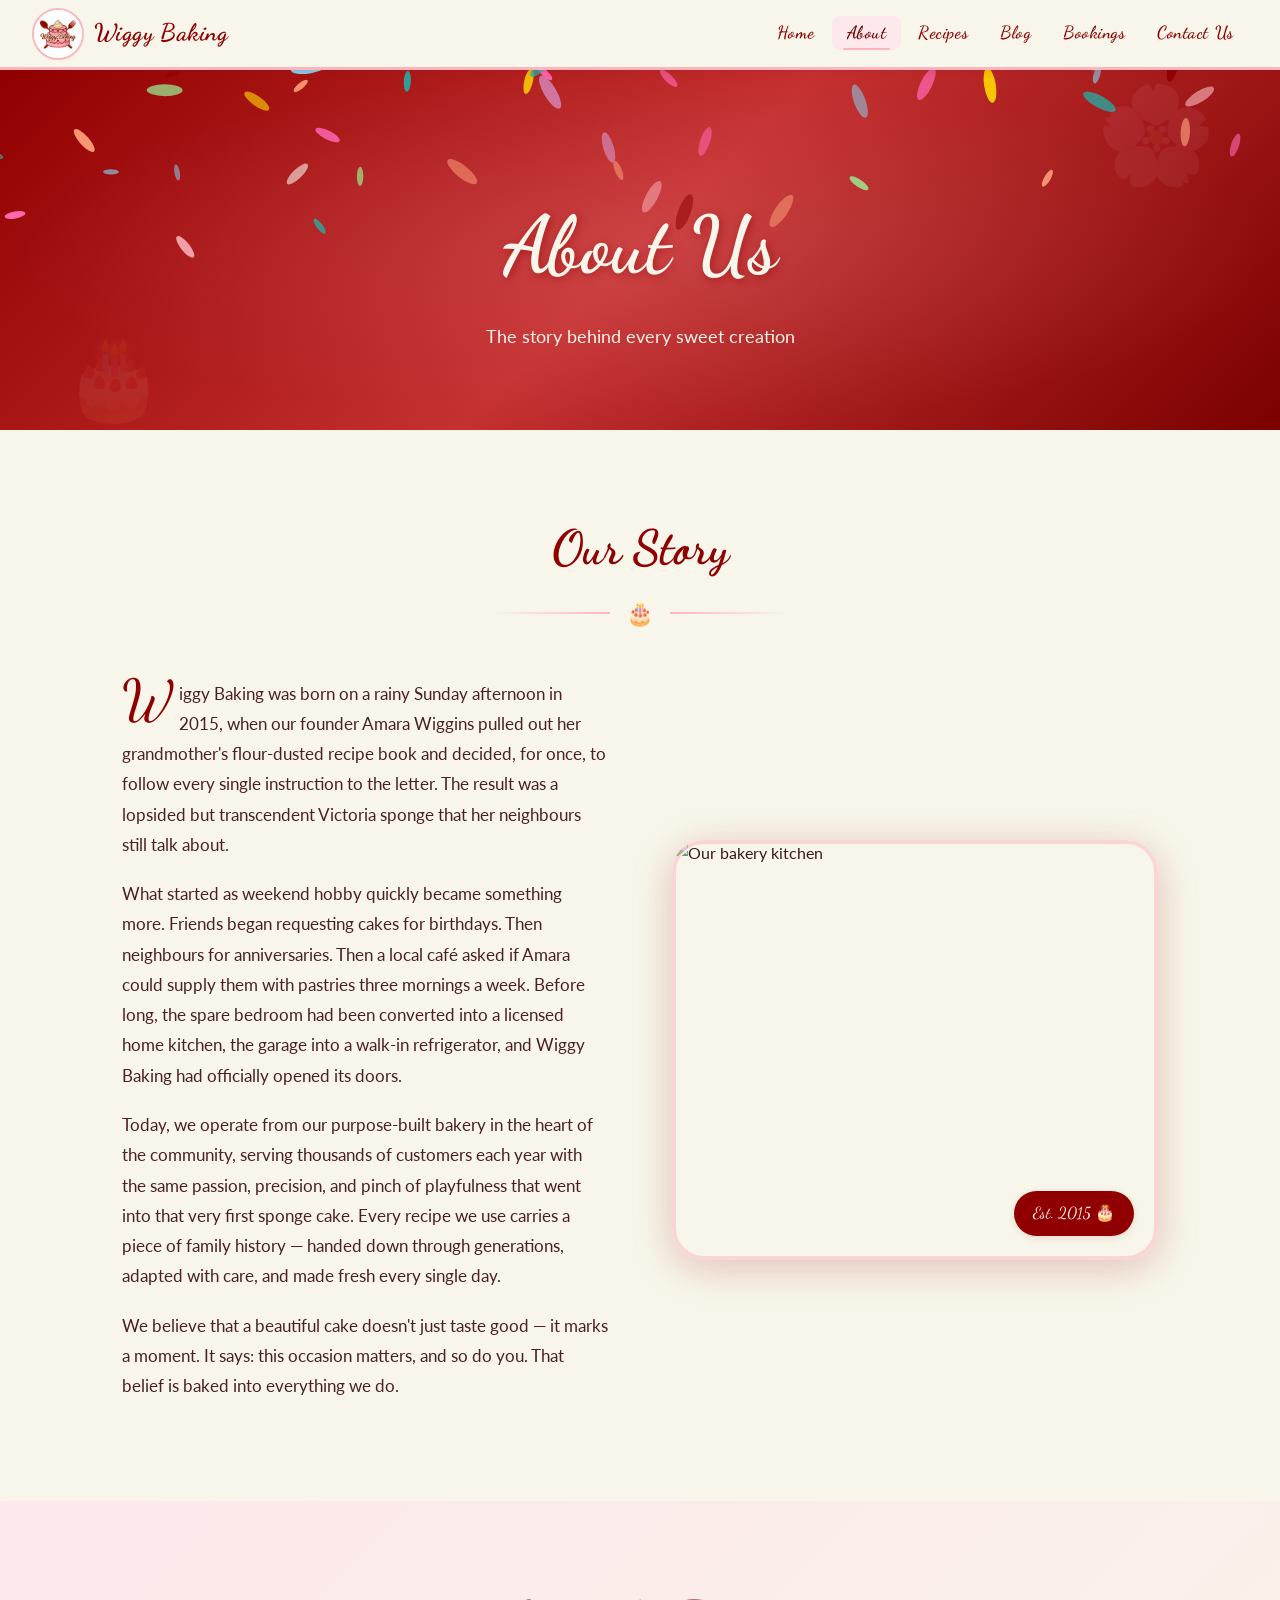
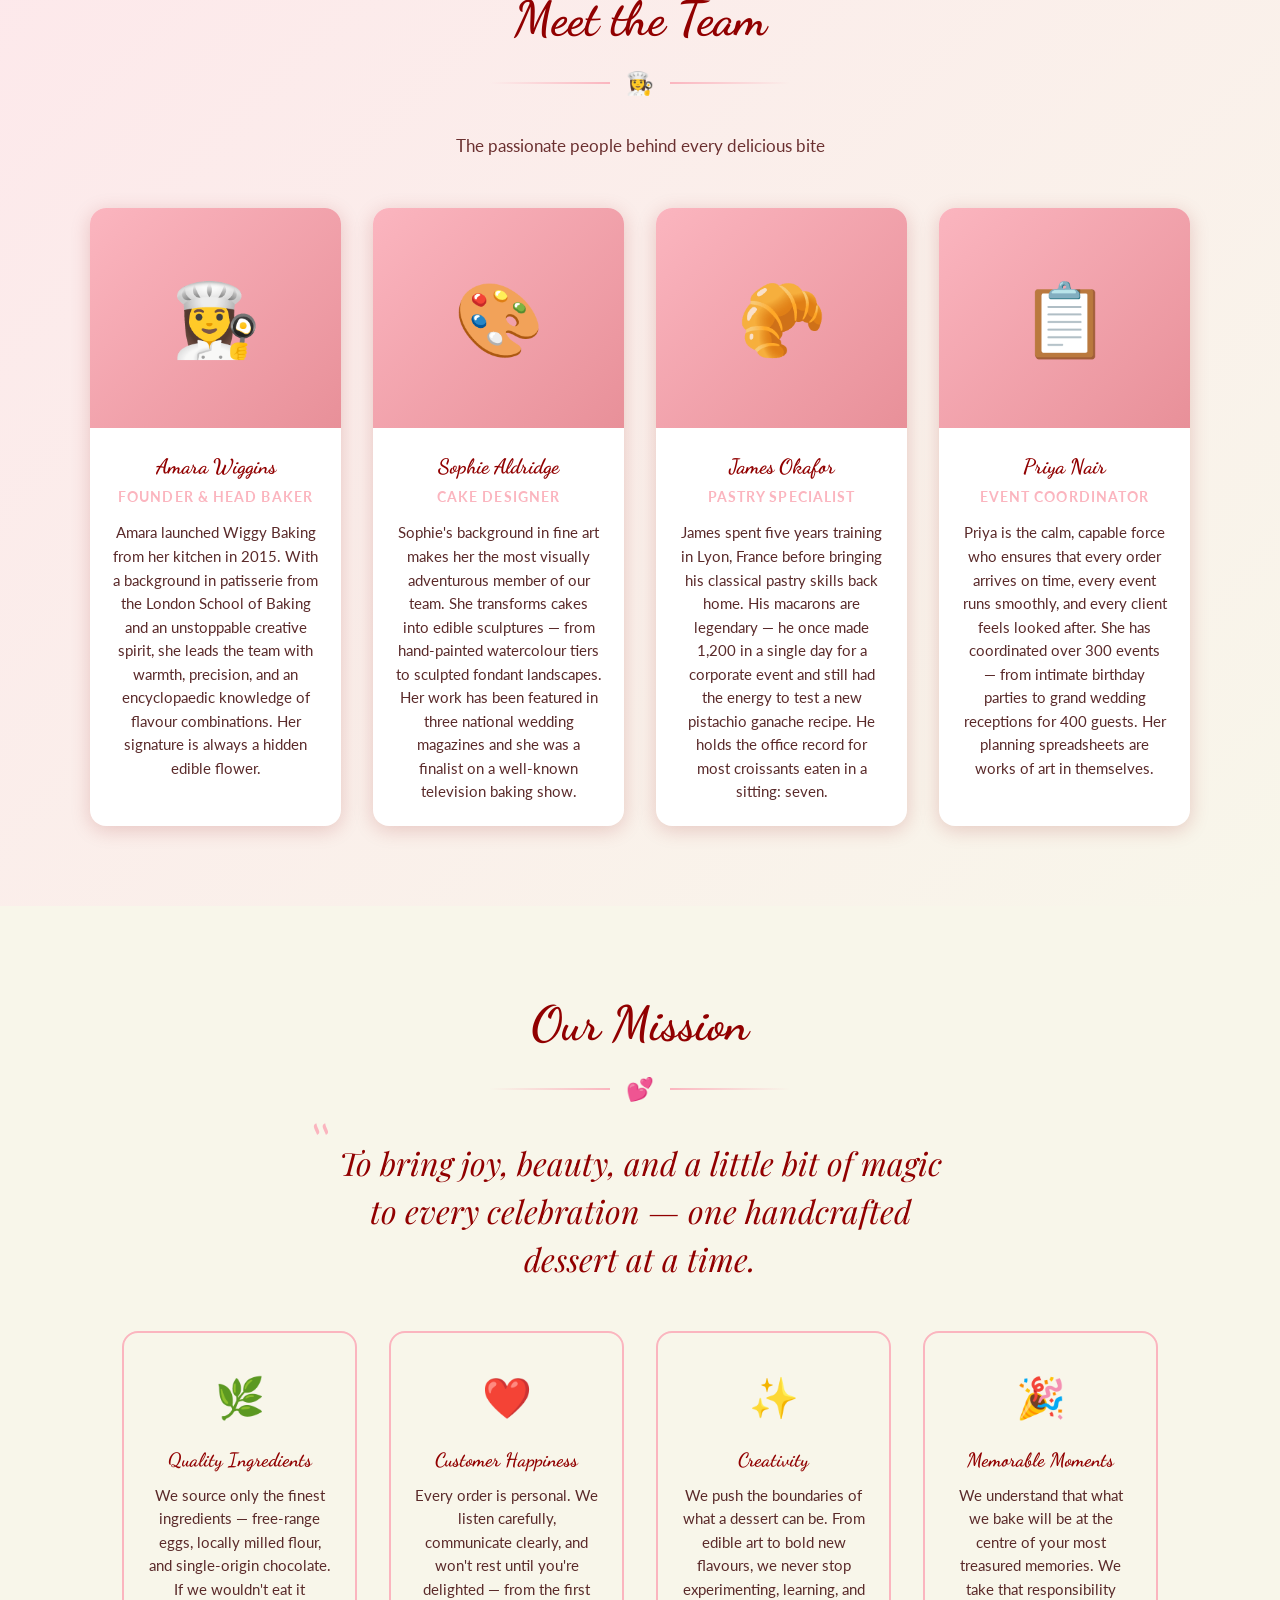
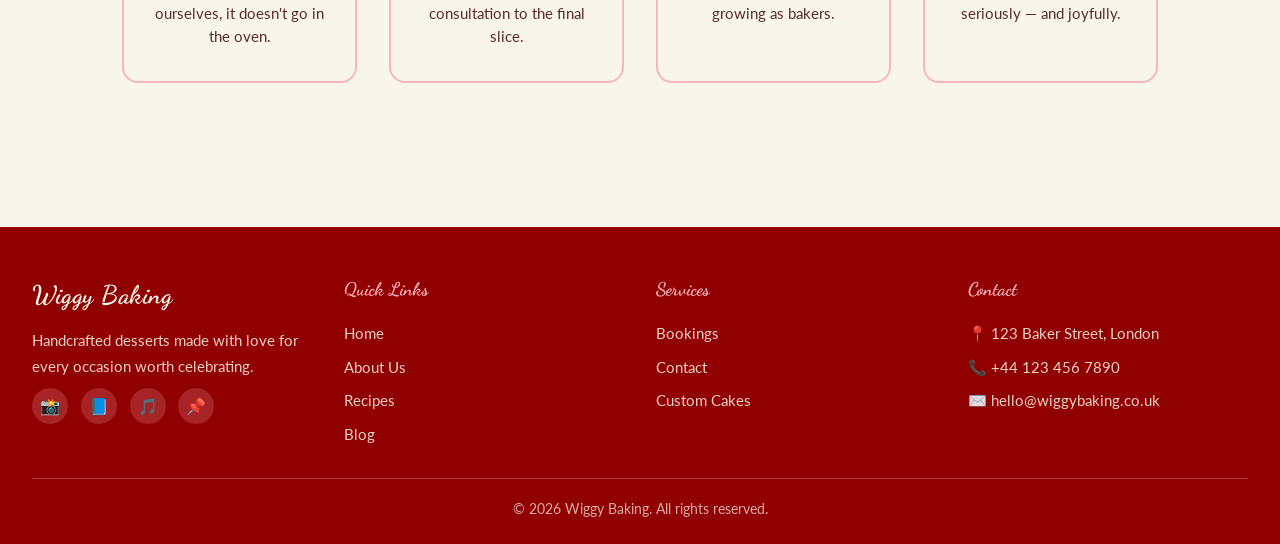
==== about.html @ d11685f6 "Initial commit Co-authored-by: Copilot <223556219+Copilot@users.noreply.github.com>" ====
<!DOCTYPE html>
<html lang="en">
<head>
  <meta charset="UTF-8">
  <meta name="viewport" content="width=device-width, initial-scale=1.0">
  <title>About Us — Wiggy Baking</title>
  <meta name="description" content="Learn about Wiggy Baking's story, our passionate team, and our mission to bring joy through handcrafted desserts.">
  <link rel="stylesheet" href="css/main.css">
  <link rel="stylesheet" href="css/about.css">
</head>
<body>

<canvas id="sprinkle-canvas"></canvas>

<!-- NAV -->
<nav class="navbar" role="navigation" aria-label="Main navigation">
  <div class="nav-container">
    <a href="index.html" class="nav-logo" aria-label="Wiggy Baking Home">
      <img src="assets/logo.jpg" alt="Wiggy Baking Logo">
      <span class="nav-logo-text">Wiggy Baking</span>
    </a>
    <ul class="nav-links" role="list">
      <li><a href="index.html">Home</a></li>
      <li><a href="about.html">About</a></li>
      <li><a href="recipes.html">Recipes</a></li>
      <li><a href="blog.html">Blog</a></li>
      <li><a href="bookings.html">Bookings</a></li>
      <li><a href="contact.html">Contact Us</a></li>
    </ul>
    <button class="nav-hamburger" id="nav-hamburger" aria-label="Open menu"><span></span><span></span><span></span></button>
  </div>
</nav>
<nav class="nav-mobile" id="nav-mobile">
  <a href="index.html">Home</a><a href="about.html">About</a><a href="recipes.html">Recipes</a>
  <a href="blog.html">Blog</a><a href="bookings.html">Bookings</a><a href="contact.html">Contact Us</a>
</nav>

<!-- HERO -->
<header class="page-hero" aria-label="About us hero">
  <div class="page-hero-bg"></div>
  <h1 class="page-hero-title reveal">About Us</h1>
  <p class="page-hero-subtitle reveal reveal-delay-1">The story behind every sweet creation</p>
</header>

<!-- OUR STORY -->
<section class="story-section" aria-label="Our story">
  <h2 class="section-title reveal">Our Story</h2>
  <div class="section-divider reveal reveal-delay-1"><span>🎂</span></div>
  <div class="story-grid">
    <div class="story-text reveal-left">
      <p>Wiggy Baking was born on a rainy Sunday afternoon in 2015, when our founder Amara Wiggins pulled out her grandmother's flour-dusted recipe book and decided, for once, to follow every single instruction to the letter. The result was a lopsided but transcendent Victoria sponge that her neighbours still talk about.</p>
      <p>What started as weekend hobby quickly became something more. Friends began requesting cakes for birthdays. Then neighbours for anniversaries. Then a local café asked if Amara could supply them with pastries three mornings a week. Before long, the spare bedroom had been converted into a licensed home kitchen, the garage into a walk-in refrigerator, and Wiggy Baking had officially opened its doors.</p>
      <p>Today, we operate from our purpose-built bakery in the heart of the community, serving thousands of customers each year with the same passion, precision, and pinch of playfulness that went into that very first sponge cake. Every recipe we use carries a piece of family history — handed down through generations, adapted with care, and made fresh every single day.</p>
      <p>We believe that a beautiful cake doesn't just taste good — it marks a moment. It says: this occasion matters, and so do you. That belief is baked into everything we do.</p>
    </div>
    <div class="story-image reveal-right">
      <img src="https://images.unsplash.com/photo-1556909114-f6e7ad7d3136?w=700&q=80" alt="Our bakery kitchen">
      <span class="story-badge">Est. 2015 🎂</span>
    </div>
  </div>
</section>

<!-- MEET THE TEAM -->
<section class="team-section" aria-label="Meet the team">
  <h2 class="section-title reveal">Meet the Team</h2>
  <div class="section-divider reveal reveal-delay-1"><span>👩‍🍳</span></div>
  <p class="section-subtitle reveal reveal-delay-2">The passionate people behind every delicious bite</p>
  <div class="team-grid">

    <article class="team-card reveal reveal-delay-1">
      <div class="team-card-photo-placeholder">👩‍🍳</div>
      <div class="team-card-body">
        <h3 class="team-card-name">Amara Wiggins</h3>
        <p class="team-card-role">Founder & Head Baker</p>
        <p class="team-card-bio">Amara launched Wiggy Baking from her kitchen in 2015. With a background in patisserie from the London School of Baking and an unstoppable creative spirit, she leads the team with warmth, precision, and an encyclopaedic knowledge of flavour combinations. Her signature is always a hidden edible flower.</p>
      </div>
    </article>

    <article class="team-card reveal reveal-delay-2">
      <div class="team-card-photo-placeholder">🎨</div>
      <div class="team-card-body">
        <h3 class="team-card-name">Sophie Aldridge</h3>
        <p class="team-card-role">Cake Designer</p>
        <p class="team-card-bio">Sophie's background in fine art makes her the most visually adventurous member of our team. She transforms cakes into edible sculptures — from hand-painted watercolour tiers to sculpted fondant landscapes. Her work has been featured in three national wedding magazines and she was a finalist on a well-known television baking show.</p>
      </div>
    </article>

    <article class="team-card reveal reveal-delay-3">
      <div class="team-card-photo-placeholder">🥐</div>
      <div class="team-card-body">
        <h3 class="team-card-name">James Okafor</h3>
        <p class="team-card-role">Pastry Specialist</p>
        <p class="team-card-bio">James spent five years training in Lyon, France before bringing his classical pastry skills back home. His macarons are legendary — he once made 1,200 in a single day for a corporate event and still had the energy to test a new pistachio ganache recipe. He holds the office record for most croissants eaten in a sitting: seven.</p>
      </div>
    </article>

    <article class="team-card reveal reveal-delay-4">
      <div class="team-card-photo-placeholder">📋</div>
      <div class="team-card-body">
        <h3 class="team-card-name">Priya Nair</h3>
        <p class="team-card-role">Event Coordinator</p>
        <p class="team-card-bio">Priya is the calm, capable force who ensures that every order arrives on time, every event runs smoothly, and every client feels looked after. She has coordinated over 300 events — from intimate birthday parties to grand wedding receptions for 400 guests. Her planning spreadsheets are works of art in themselves.</p>
      </div>
    </article>

  </div>
</section>

<!-- MISSION -->
<section class="mission-section" aria-label="Our mission">
  <h2 class="section-title reveal">Our Mission</h2>
  <div class="section-divider reveal reveal-delay-1"><span>💕</span></div>
  <p class="mission-quote reveal reveal-delay-2">To bring joy, beauty, and a little bit of magic to every celebration — one handcrafted dessert at a time.</p>
  <div class="mission-pillars">
    <div class="pillar-card reveal reveal-delay-1">
      <div class="pillar-icon">🌿</div>
      <h3 class="pillar-title">Quality Ingredients</h3>
      <p class="pillar-text">We source only the finest ingredients — free-range eggs, locally milled flour, and single-origin chocolate. If we wouldn't eat it ourselves, it doesn't go in the oven.</p>
    </div>
    <div class="pillar-card reveal reveal-delay-2">
      <div class="pillar-icon">❤️</div>
      <h3 class="pillar-title">Customer Happiness</h3>
      <p class="pillar-text">Every order is personal. We listen carefully, communicate clearly, and won't rest until you're delighted — from the first consultation to the final slice.</p>
    </div>
    <div class="pillar-card reveal reveal-delay-3">
      <div class="pillar-icon">✨</div>
      <h3 class="pillar-title">Creativity</h3>
      <p class="pillar-text">We push the boundaries of what a dessert can be. From edible art to bold new flavours, we never stop experimenting, learning, and growing as bakers.</p>
    </div>
    <div class="pillar-card reveal reveal-delay-4">
      <div class="pillar-icon">🎉</div>
      <h3 class="pillar-title">Memorable Moments</h3>
      <p class="pillar-text">We understand that what we bake will be at the centre of your most treasured memories. We take that responsibility seriously — and joyfully.</p>
    </div>
  </div>
</section>

<!-- FOOTER -->
<footer>
  <div class="footer-inner">
    <div class="footer-brand">
      <span class="nav-logo-text">Wiggy Baking</span>
      <p>Handcrafted desserts made with love for every occasion worth celebrating.</p>
      <div class="footer-social">
        <a href="#" aria-label="Instagram">📸</a><a href="#" aria-label="Facebook">📘</a>
        <a href="#" aria-label="TikTok">🎵</a><a href="#" aria-label="Pinterest">📌</a>
      </div>
    </div>
    <div class="footer-col">
      <h4>Quick Links</h4>
      <ul><li><a href="index.html">Home</a></li><li><a href="about.html">About Us</a></li><li><a href="recipes.html">Recipes</a></li><li><a href="blog.html">Blog</a></li></ul>
    </div>
    <div class="footer-col">
      <h4>Services</h4>
      <ul><li><a href="bookings.html">Bookings</a></li><li><a href="contact.html">Contact</a></li><li><a href="#">Custom Cakes</a></li></ul>
    </div>
    <div class="footer-col">
      <h4>Contact</h4>
      <ul>
        <li><a href="#">📍 123 Baker Street, London</a></li>
        <li><a href="tel:+441234567890">📞 +44 123 456 7890</a></li>
        <li><a href="mailto:hello@wiggybaking.co.uk">✉️ hello@wiggybaking.co.uk</a></li>
      </ul>
    </div>
  </div>
  <div class="footer-bottom"><p>© <span id="footer-year"></span> Wiggy Baking. All rights reserved.</p></div>
</footer>

<script src="js/main.js"></script>
</body>
</html>
---- css/main.css ----
/* ===========================
   WIGGY BAKING — MAIN CSS
   Design tokens, typography, nav, footer, shared utilities
=========================== */

@import url('https://fonts.googleapis.com/css2?family=Pacifico&family=Dancing+Script:wght@400;600;700&family=Lato:wght@300;400;700&family=Playfair+Display:ital,wght@0,400;0,700;1,400&display=swap');

/* ─── CSS CUSTOM PROPERTIES ─── */
:root {
  --pink:   #FBB5BF;
  --red:    #910000;
  --cream:  #F8F6EA;
  --pink-light: #fde8eb;
  --red-dark:   #6b0000;
  --cream-dark: #e8e4d0;

  --font-cursive: 'Dancing Script', cursive;
  --font-brand:   'Pacifico', cursive;
  --font-body:    'Lato', sans-serif;
  --font-display: 'Playfair Display', serif;

  --nav-height: 70px;
  --shadow-sm: 0 2px 8px rgba(145,0,0,0.12);
  --shadow-md: 0 4px 20px rgba(145,0,0,0.18);
  --shadow-lg: 0 8px 40px rgba(145,0,0,0.22);
  --radius-sm: 8px;
  --radius-md: 16px;
  --radius-lg: 32px;
  --transition: 0.3s cubic-bezier(0.4, 0, 0.2, 1);
}

/* ─── RESET & BASE ─── */
*, *::before, *::after { box-sizing: border-box; margin: 0; padding: 0; }

html {
  scroll-behavior: smooth;
  font-size: 16px;
}

body {
  font-family: var(--font-body);
  background: var(--cream);
  color: #3a1a1a;
  overflow-x: hidden;
  line-height: 1.6;
}

img { max-width: 100%; height: auto; display: block; }
a { text-decoration: none; color: inherit; }
button { cursor: pointer; border: none; background: none; font-family: inherit; }
ul { list-style: none; }

/* ─── SPRINKLE CANVAS ─── */
#sprinkle-canvas {
  position: fixed;
  top: 0;
  left: 0;
  width: 100%;
  height: 100%;
  pointer-events: none;
  z-index: 1;
  opacity: 0;
  transition: opacity 0.8s ease;
}
#sprinkle-canvas.active { opacity: 1; }

/* ─── NAVIGATION ─── */
.navbar {
  position: sticky;
  top: 0;
  z-index: 1000;
  background: var(--cream);
  border-bottom: 3px solid var(--pink);
  box-shadow: var(--shadow-sm);
  height: var(--nav-height);
  display: flex;
  align-items: center;
}

.nav-container {
  max-width: 1280px;
  width: 100%;
  margin: 0 auto;
  padding: 0 2rem;
  display: flex;
  align-items: center;
  justify-content: space-between;
  gap: 1rem;
}

.nav-logo {
  display: flex;
  align-items: center;
  gap: 0.6rem;
  text-decoration: none;
}
.nav-logo img {
  height: 52px;
  width: 52px;
  object-fit: contain;
  border-radius: 50%;
  border: 2px solid var(--pink);
}
.nav-logo-text {
  font-family: var(--font-cursive);
  font-size: 1.5rem;
  font-weight: 700;
  color: var(--red);
  letter-spacing: 0.02em;
}

.nav-links {
  display: flex;
  align-items: center;
  gap: 0.2rem;
}

.nav-links a {
  font-family: var(--font-cursive);
  font-size: 1.1rem;
  font-weight: 600;
  color: var(--red);
  padding: 0.4rem 0.9rem;
  border-radius: var(--radius-sm);
  position: relative;
  transition: var(--transition);
  letter-spacing: 0.03em;
}

.nav-links a::after {
  content: '';
  position: absolute;
  bottom: 0;
  left: 50%;
  transform: translateX(-50%) scaleX(0);
  width: 70%;
  height: 2px;
  background: var(--pink);
  border-radius: 99px;
  transition: transform var(--transition);
}

.nav-links a:hover,
.nav-links a.active {
  color: var(--red-dark);
  background: var(--pink-light);
}
.nav-links a:hover::after,
.nav-links a.active::after {
  transform: translateX(-50%) scaleX(1);
}

/* Hamburger */
.nav-hamburger {
  display: none;
  flex-direction: column;
  gap: 5px;
  padding: 8px;
  border-radius: var(--radius-sm);
  transition: var(--transition);
}
.nav-hamburger span {
  display: block;
  width: 26px;
  height: 3px;
  background: var(--red);
  border-radius: 99px;
  transition: var(--transition);
}
.nav-hamburger.open span:nth-child(1) { transform: translateY(8px) rotate(45deg); }
.nav-hamburger.open span:nth-child(2) { opacity: 0; transform: scaleX(0); }
.nav-hamburger.open span:nth-child(3) { transform: translateY(-8px) rotate(-45deg); }

/* Mobile nav */
.nav-mobile {
  display: none;
  position: fixed;
  top: var(--nav-height);
  left: 0;
  width: 100%;
  background: var(--cream);
  border-bottom: 3px solid var(--pink);
  padding: 1rem 2rem 1.5rem;
  box-shadow: var(--shadow-md);
  z-index: 999;
  transform: translateY(-10px);
  opacity: 0;
  transition: opacity 0.3s ease, transform 0.3s ease;
  pointer-events: none;
}
.nav-mobile.open {
  display: flex;
  flex-direction: column;
  gap: 0.3rem;
  opacity: 1;
  transform: translateY(0);
  pointer-events: all;
}
.nav-mobile a {
  font-family: var(--font-cursive);
  font-size: 1.3rem;
  font-weight: 700;
  color: var(--red);
  padding: 0.7rem 1rem;
  border-radius: var(--radius-sm);
  transition: var(--transition);
}
.nav-mobile a:hover { background: var(--pink-light); }

/* ─── FOOTER ─── */
footer {
  background: var(--red);
  color: var(--cream);
  padding: 3rem 2rem 1.5rem;
  margin-top: 4rem;
}
.footer-inner {
  max-width: 1280px;
  margin: 0 auto;
  display: grid;
  grid-template-columns: repeat(auto-fit, minmax(200px, 1fr));
  gap: 2rem;
  padding-bottom: 2rem;
  border-bottom: 1px solid rgba(251,181,191,0.3);
}
.footer-brand .nav-logo-text { color: var(--cream); font-size: 1.6rem; }
.footer-brand p { margin-top: 0.8rem; font-size: 0.95rem; opacity: 0.85; line-height: 1.7; }
.footer-col h4 {
  font-family: var(--font-cursive);
  font-size: 1.15rem;
  color: var(--pink);
  margin-bottom: 1rem;
}
.footer-col ul { display: flex; flex-direction: column; gap: 0.5rem; }
.footer-col ul a { font-size: 0.95rem; opacity: 0.85; transition: var(--transition); }
.footer-col ul a:hover { opacity: 1; color: var(--pink); }
.footer-social { display: flex; gap: 0.8rem; margin-top: 0.5rem; }
.footer-social a {
  width: 36px; height: 36px;
  border-radius: 50%;
  background: rgba(251,181,191,0.2);
  display: flex; align-items: center; justify-content: center;
  font-size: 1rem;
  transition: var(--transition);
}
.footer-social a:hover { background: var(--pink); color: var(--red); }
.footer-bottom {
  max-width: 1280px;
  margin: 1.2rem auto 0;
  text-align: center;
  font-size: 0.85rem;
  opacity: 0.7;
}

/* ─── SHARED SECTION UTILITIES ─── */
.section-title {
  font-family: var(--font-cursive);
  font-size: clamp(2rem, 5vw, 3rem);
  color: var(--red);
  text-align: center;
  margin-bottom: 0.5rem;
}
.section-subtitle {
  text-align: center;
  color: #6b3030;
  font-size: 1.05rem;
  margin-bottom: 2.5rem;
}
.section-divider {
  display: flex;
  align-items: center;
  justify-content: center;
  gap: 1rem;
  margin-bottom: 2rem;
}
.section-divider::before,
.section-divider::after {
  content: '';
  flex: 1;
  max-width: 120px;
  height: 2px;
  background: linear-gradient(to right, transparent, var(--pink));
}
.section-divider::after { background: linear-gradient(to left, transparent, var(--pink)); }
.section-divider span { font-size: 1.4rem; }

/* ─── FADE-IN ANIMATION ─── */
.reveal {
  opacity: 0;
  transform: translateY(30px);
  transition: opacity 0.7s ease, transform 0.7s ease;
}
.reveal.visible {
  opacity: 1;
  transform: translateY(0);
}
.reveal-left {
  opacity: 0;
  transform: translateX(-40px);
  transition: opacity 0.7s ease, transform 0.7s ease;
}
.reveal-left.visible {
  opacity: 1;
  transform: translateX(0);
}
.reveal-right {
  opacity: 0;
  transform: translateX(40px);
  transition: opacity 0.7s ease, transform 0.7s ease;
}
.reveal-right.visible {
  opacity: 1;
  transform: translateX(0);
}

/* Staggered reveal delays */
.reveal-delay-1 { transition-delay: 0.1s; }
.reveal-delay-2 { transition-delay: 0.2s; }
.reveal-delay-3 { transition-delay: 0.3s; }
.reveal-delay-4 { transition-delay: 0.4s; }

/* ─── BUTTON STYLES ─── */
.btn-primary {
  display: inline-flex;
  align-items: center;
  gap: 0.5rem;
  background: var(--red);
  color: var(--cream);
  font-family: var(--font-cursive);
  font-size: 1.05rem;
  font-weight: 700;
  padding: 0.75rem 2rem;
  border-radius: var(--radius-lg);
  border: 2px solid var(--red);
  transition: var(--transition);
  box-shadow: var(--shadow-sm);
}
.btn-primary:hover {
  background: transparent;
  color: var(--red);
  transform: translateY(-2px);
  box-shadow: var(--shadow-md);
}
.btn-secondary {
  display: inline-flex;
  align-items: center;
  gap: 0.5rem;
  background: transparent;
  color: var(--red);
  font-family: var(--font-cursive);
  font-size: 1.05rem;
  font-weight: 700;
  padding: 0.75rem 2rem;
  border-radius: var(--radius-lg);
  border: 2px solid var(--pink);
  transition: var(--transition);
}
.btn-secondary:hover {
  background: var(--pink);
  color: var(--cream);
  transform: translateY(-2px);
}

/* ─── FLOATING ANIMATION ─── */
@keyframes float {
  0%, 100% { transform: translateY(0px); }
  50%       { transform: translateY(-12px); }
}
@keyframes float-slow {
  0%, 100% { transform: translateY(0px) rotate(0deg); }
  50%       { transform: translateY(-8px) rotate(3deg); }
}
@keyframes pulse-glow {
  0%, 100% { box-shadow: 0 0 0 0 rgba(251,181,191,0.4); }
  50%       { box-shadow: 0 0 0 12px rgba(251,181,191,0); }
}

/* ─── PAGE HERO SHARED ─── */
.page-hero {
  min-height: 40vh;
  display: flex;
  align-items: center;
  justify-content: center;
  flex-direction: column;
  text-align: center;
  padding: 5rem 2rem 3rem;
  position: relative;
  overflow: hidden;
}
.page-hero-title {
  font-family: var(--font-cursive);
  font-size: clamp(2.5rem, 7vw, 5rem);
  color: var(--cream);
  text-shadow: 2px 2px 8px rgba(145,0,0,0.5);
  z-index: 2;
}
.page-hero-subtitle {
  font-size: 1.15rem;
  color: var(--cream);
  opacity: 0.9;
  margin-top: 0.8rem;
  z-index: 2;
  max-width: 600px;
}
.page-hero-bg {
  position: absolute;
  inset: 0;
  background: linear-gradient(135deg, var(--red) 0%, #c53030 50%, #7b0000 100%);
  z-index: 0;
}
.page-hero-bg::after {
  content: '';
  position: absolute;
  inset: 0;
  background: radial-gradient(ellipse at center, rgba(251,181,191,0.15) 0%, transparent 70%);
}
/* Decorative dots */
.page-hero::before {
  content: '🌸';
  position: absolute;
  font-size: 6rem;
  opacity: 0.08;
  top: -1rem;
  right: 5%;
  z-index: 1;
}
.page-hero::after {
  content: '🎂';
  position: absolute;
  font-size: 5rem;
  opacity: 0.08;
  bottom: -0.5rem;
  left: 5%;
  z-index: 1;
}

/* ─── RESPONSIVE ─── */
@media (max-width: 768px) {
  .nav-links { display: none; }
  .nav-hamburger { display: flex; }
  .nav-container { padding: 0 1rem; }

  footer { padding: 2rem 1rem 1rem; }
  .footer-inner { grid-template-columns: 1fr 1fr; gap: 1.5rem; }
}

@media (max-width: 480px) {
  .footer-inner { grid-template-columns: 1fr; }
}
---- css/about.css ----
/* ===========================
   ABOUT PAGE CSS
=========================== */

/* ─── STORY ─── */
.story-section {
  padding: 5rem 2rem;
  max-width: 1100px;
  margin: 0 auto;
}
.story-grid {
  display: grid;
  grid-template-columns: 1fr 1fr;
  gap: 4rem;
  align-items: center;
  margin-top: 3rem;
}
.story-text p {
  margin-bottom: 1.2rem;
  font-size: 1.05rem;
  line-height: 1.8;
  color: #4a2020;
}
.story-text p:first-of-type::first-letter {
  font-family: var(--font-cursive);
  font-size: 3.5rem;
  float: left;
  line-height: 0.75;
  margin-right: 0.1em;
  color: var(--red);
}
.story-image {
  border-radius: var(--radius-lg);
  overflow: hidden;
  box-shadow: var(--shadow-lg);
  position: relative;
}
.story-image img {
  width: 100%;
  height: 420px;
  object-fit: cover;
}
.story-image::after {
  content: '';
  position: absolute;
  inset: 0;
  border-radius: var(--radius-lg);
  border: 4px solid var(--pink);
  opacity: 0.5;
  pointer-events: none;
}
.story-badge {
  position: absolute;
  bottom: 1.5rem;
  right: 1.5rem;
  background: var(--red);
  color: var(--cream);
  font-family: var(--font-cursive);
  font-size: 1rem;
  padding: 0.6rem 1.2rem;
  border-radius: var(--radius-lg);
  box-shadow: var(--shadow-sm);
}

/* ─── TEAM ─── */
.team-section {
  padding: 5rem 2rem;
  background: linear-gradient(135deg, var(--pink-light) 0%, var(--cream) 100%);
}
.team-grid {
  display: grid;
  grid-template-columns: repeat(auto-fit, minmax(230px, 1fr));
  gap: 2rem;
  max-width: 1100px;
  margin: 3rem auto 0;
}
.team-card {
  background: #fff;
  border-radius: var(--radius-md);
  overflow: hidden;
  box-shadow: var(--shadow-md);
  text-align: center;
  transition: var(--transition);
}
.team-card:hover {
  transform: translateY(-8px);
  box-shadow: var(--shadow-lg);
}
.team-card-photo {
  width: 100%;
  height: 220px;
  object-fit: cover;
  background: linear-gradient(135deg, var(--pink) 0%, var(--red) 100%);
}
.team-card-photo-placeholder {
  width: 100%;
  height: 220px;
  display: flex;
  align-items: center;
  justify-content: center;
  background: linear-gradient(135deg, var(--pink) 0%, #e89099 100%);
  font-size: 4.5rem;
}
.team-card-body {
  padding: 1.4rem;
}
.team-card-name {
  font-family: var(--font-cursive);
  font-size: 1.3rem;
  color: var(--red);
  margin-bottom: 0.2rem;
}
.team-card-role {
  font-size: 0.85rem;
  font-weight: 700;
  color: var(--pink);
  text-transform: uppercase;
  letter-spacing: 0.08em;
  margin-bottom: 0.8rem;
}
.team-card-bio { font-size: 0.92rem; color: #5a2a2a; line-height: 1.6; }

/* ─── VALUES / MISSION ─── */
.mission-section {
  padding: 5rem 2rem;
  max-width: 1100px;
  margin: 0 auto;
}
.mission-quote {
  font-family: var(--font-display);
  font-style: italic;
  font-size: clamp(1.3rem, 3vw, 2rem);
  color: var(--red);
  text-align: center;
  max-width: 700px;
  margin: 0 auto 3rem;
  line-height: 1.5;
  position: relative;
  padding: 0 2rem;
}
.mission-quote::before {
  content: '\201C';
  font-family: var(--font-cursive);
  font-size: 5rem;
  color: var(--pink);
  position: absolute;
  top: -1.5rem;
  left: 0;
  line-height: 1;
}
.mission-pillars {
  display: grid;
  grid-template-columns: repeat(auto-fit, minmax(220px, 1fr));
  gap: 2rem;
  margin-top: 2rem;
}
.pillar-card {
  background: var(--cream);
  border: 2px solid var(--pink);
  border-radius: var(--radius-md);
  padding: 2rem 1.5rem;
  text-align: center;
  transition: var(--transition);
}
.pillar-card:hover {
  background: var(--pink-light);
  transform: translateY(-4px);
  box-shadow: var(--shadow-md);
}
.pillar-icon { font-size: 2.5rem; margin-bottom: 1rem; }
.pillar-title {
  font-family: var(--font-cursive);
  font-size: 1.2rem;
  color: var(--red);
  margin-bottom: 0.5rem;
}
.pillar-text { font-size: 0.92rem; color: #5a2a2a; line-height: 1.6; }

/* ─── DECORATIVE ELEMENTS ─── */
.deco-sprinkle {
  position: absolute;
  font-size: 1.5rem;
  opacity: 0.15;
  pointer-events: none;
  animation: float-slow 5s ease-in-out infinite;
}

/* ─── RESPONSIVE ─── */
@media (max-width: 768px) {
  .story-grid { grid-template-columns: 1fr; gap: 2rem; }
  .story-image img { height: 280px; }
}
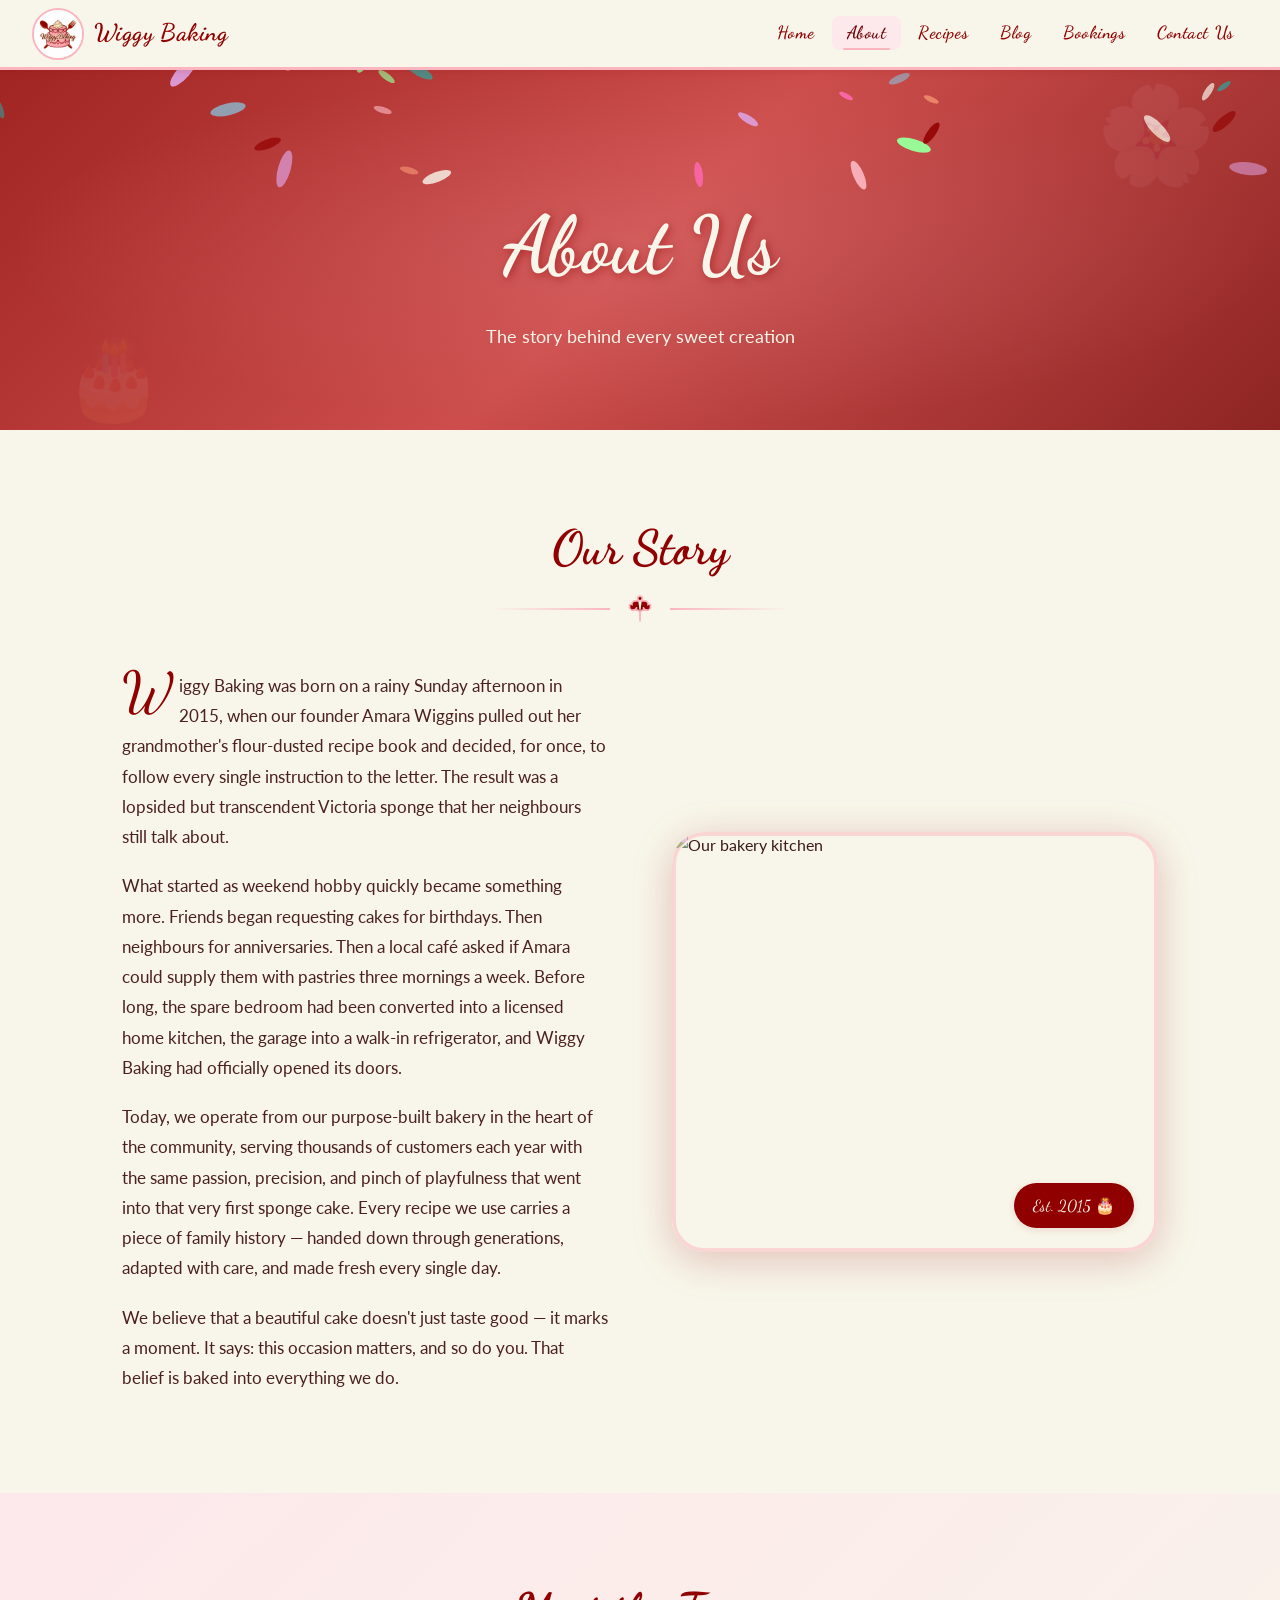
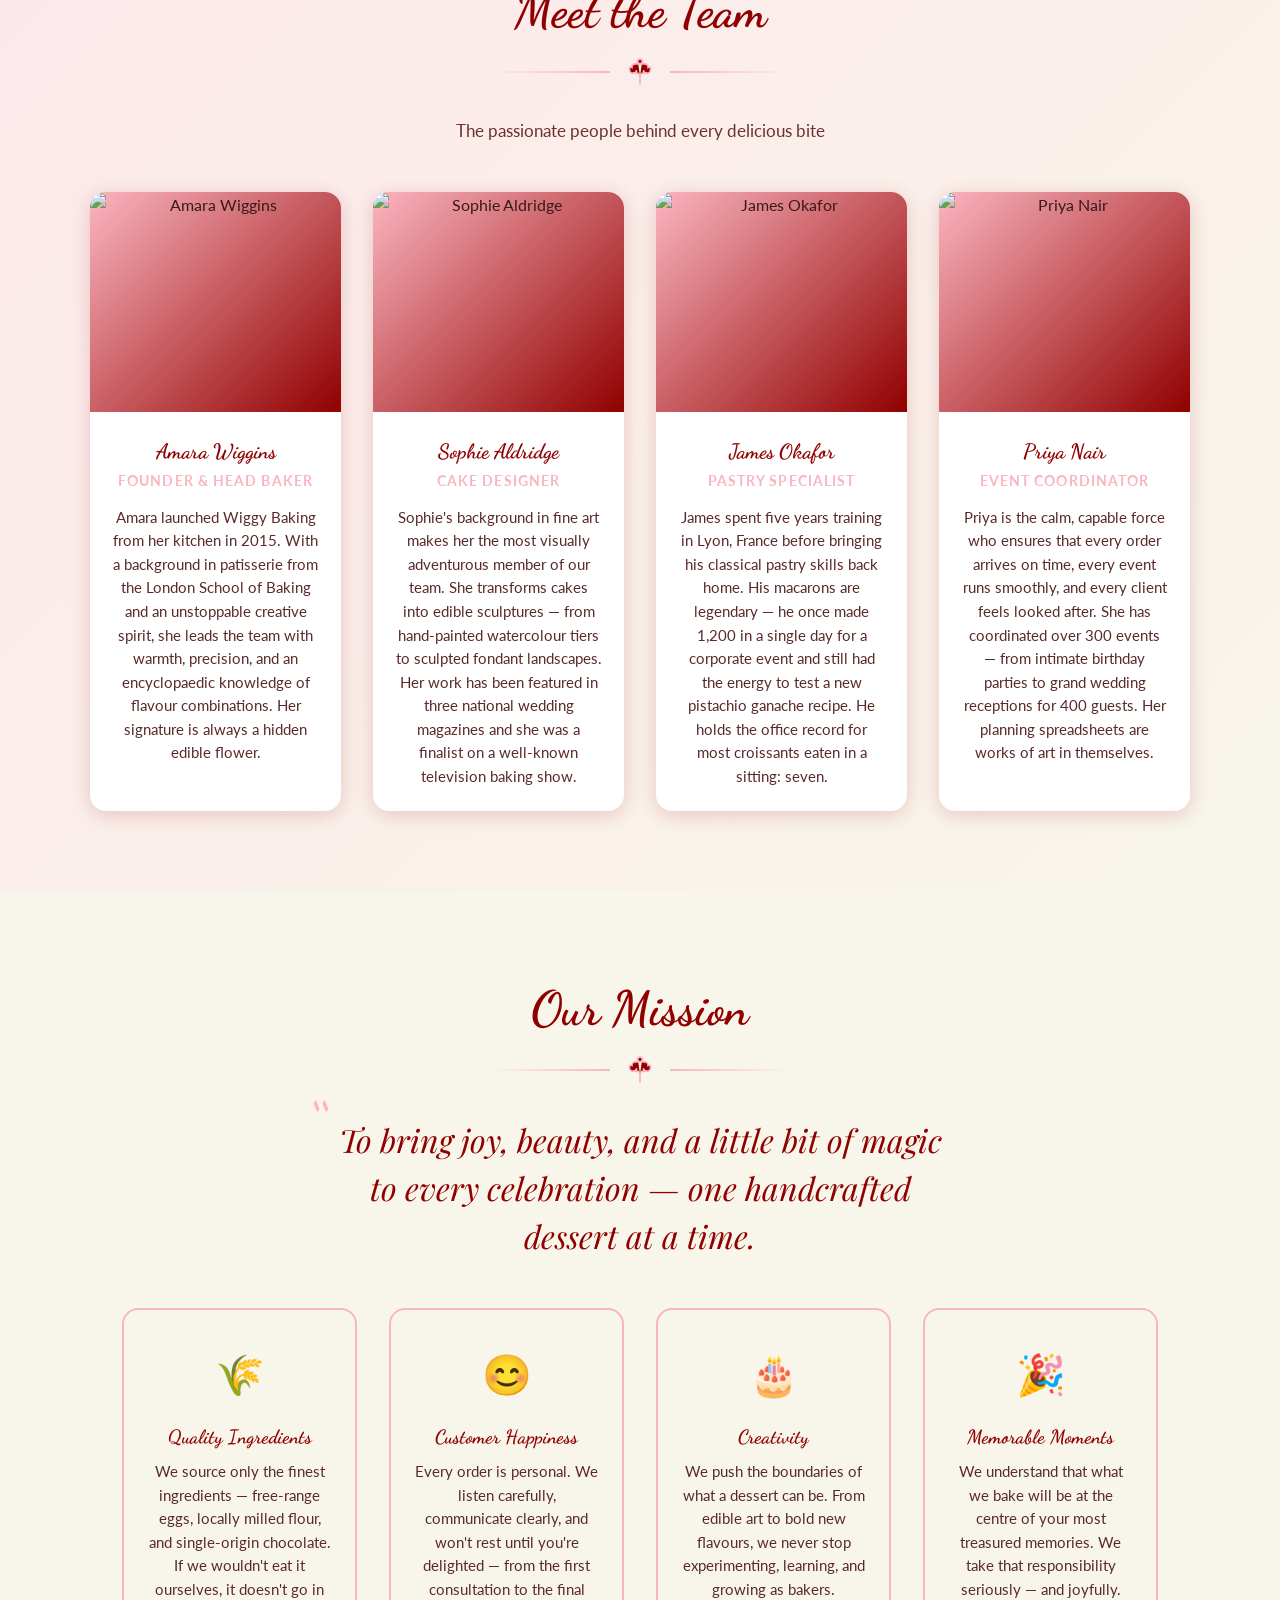
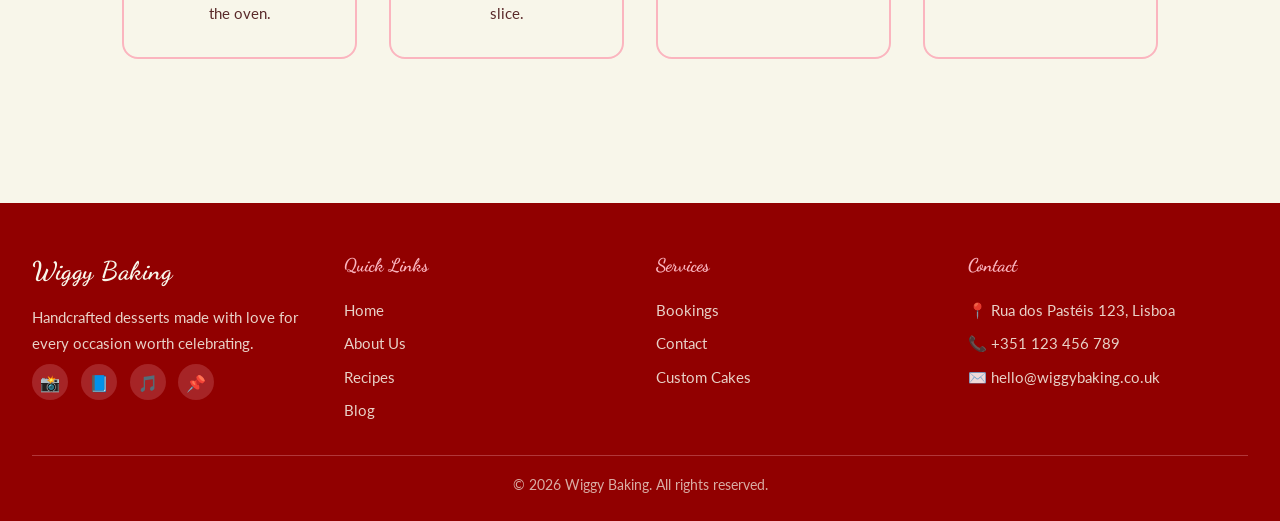
==== commit 6b493e79: "Update site pages Co-authored-by: Copilot <223556219+Copilot@users.noreply.github.com>" ====
--- a/about.html
+++ b/about.html
@@ -37,7 +37,7 @@
 
 <!-- HERO -->
 <header class="page-hero" aria-label="About us hero">
-  <div class="page-hero-bg"></div>
+  <div class="page-hero-bg" style="background: linear-gradient(135deg, rgba(145,0,0,0.85) 0%, rgba(197,48,48,0.85) 50%, rgba(123,0,0,0.85) 100%), url('https://images.unsplash.com/photo-1556206079-747a7e424d37?w=1200&q=80') center/cover;"></div>
   <h1 class="page-hero-title reveal">About Us</h1>
   <p class="page-hero-subtitle reveal reveal-delay-1">The story behind every sweet creation</p>
 </header>
@@ -68,7 +68,7 @@
   <div class="team-grid">
 
     <article class="team-card reveal reveal-delay-1">
-      <div class="team-card-photo-placeholder">👩‍🍳</div>
+      <img src="https://images.unsplash.com/photo-1583338917451-faf27c1d3c06?w=400&q=80" alt="Amara Wiggins" class="team-card-photo" loading="lazy">
       <div class="team-card-body">
         <h3 class="team-card-name">Amara Wiggins</h3>
         <p class="team-card-role">Founder & Head Baker</p>
@@ -77,7 +77,7 @@
     </article>
 
     <article class="team-card reveal reveal-delay-2">
-      <div class="team-card-photo-placeholder">🎨</div>
+      <img src="https://images.unsplash.com/photo-1556910103-1c02745aae4d?w=400&q=80" alt="Sophie Aldridge" class="team-card-photo" loading="lazy">
       <div class="team-card-body">
         <h3 class="team-card-name">Sophie Aldridge</h3>
         <p class="team-card-role">Cake Designer</p>
@@ -86,7 +86,7 @@
     </article>
 
     <article class="team-card reveal reveal-delay-3">
-      <div class="team-card-photo-placeholder">🥐</div>
+      <img src="https://images.unsplash.com/photo-1581349485608-9469926a8e5e?w=400&q=80" alt="James Okafor" class="team-card-photo" loading="lazy">
       <div class="team-card-body">
         <h3 class="team-card-name">James Okafor</h3>
         <p class="team-card-role">Pastry Specialist</p>
@@ -95,7 +95,7 @@
     </article>
 
     <article class="team-card reveal reveal-delay-4">
-      <div class="team-card-photo-placeholder">📋</div>
+      <img src="https://images.unsplash.com/photo-1573496359142-b8d87734a5a2?w=400&q=80" alt="Priya Nair" class="team-card-photo" loading="lazy">
       <div class="team-card-body">
         <h3 class="team-card-name">Priya Nair</h3>
         <p class="team-card-role">Event Coordinator</p>
@@ -113,17 +113,17 @@
   <p class="mission-quote reveal reveal-delay-2">To bring joy, beauty, and a little bit of magic to every celebration — one handcrafted dessert at a time.</p>
   <div class="mission-pillars">
     <div class="pillar-card reveal reveal-delay-1">
-      <div class="pillar-icon">🌿</div>
+      <div class="pillar-icon">🌾</div>
       <h3 class="pillar-title">Quality Ingredients</h3>
       <p class="pillar-text">We source only the finest ingredients — free-range eggs, locally milled flour, and single-origin chocolate. If we wouldn't eat it ourselves, it doesn't go in the oven.</p>
     </div>
     <div class="pillar-card reveal reveal-delay-2">
-      <div class="pillar-icon">❤️</div>
+      <div class="pillar-icon">😊</div>
       <h3 class="pillar-title">Customer Happiness</h3>
       <p class="pillar-text">Every order is personal. We listen carefully, communicate clearly, and won't rest until you're delighted — from the first consultation to the final slice.</p>
     </div>
     <div class="pillar-card reveal reveal-delay-3">
-      <div class="pillar-icon">✨</div>
+      <div class="pillar-icon">🎂</div>
       <h3 class="pillar-title">Creativity</h3>
       <p class="pillar-text">We push the boundaries of what a dessert can be. From edible art to bold new flavours, we never stop experimenting, learning, and growing as bakers.</p>
     </div>
@@ -157,8 +157,8 @@
     <div class="footer-col">
       <h4>Contact</h4>
       <ul>
-        <li><a href="#">📍 123 Baker Street, London</a></li>
-        <li><a href="tel:+441234567890">📞 +44 123 456 7890</a></li>
+        <li><a href="#">📍 Rua dos Pastéis 123, Lisboa</a></li>
+        <li><a href="tel:+351123456789">📞 +351 123 456 789</a></li>
         <li><a href="mailto:hello@wiggybaking.co.uk">✉️ hello@wiggybaking.co.uk</a></li>
       </ul>
     </div>
@@ -166,6 +166,9 @@
   <div class="footer-bottom"><p>© <span id="footer-year"></span> Wiggy Baking. All rights reserved.</p></div>
 </footer>
 
+<!-- BACK TO TOP BUTTON -->
+<button id="back-to-top" aria-label="Back to top" title="Back to top">↑</button>
+
 <script src="js/main.js"></script>
 </body>
 </html>
--- a/css/main.css
+++ b/css/main.css
@@ -282,7 +282,53 @@
   background: linear-gradient(to right, transparent, var(--pink));
 }
 .section-divider::after { background: linear-gradient(to left, transparent, var(--pink)); }
-.section-divider span { font-size: 1.4rem; }
+.section-divider span { 
+  display: inline-block;
+  width: 28px;
+  height: 28px;
+  color: transparent;
+  background-image: url("data:image/svg+xml,%3Csvg xmlns='http://www.w3.org/2000/svg' viewBox='0 0 24 24' fill='%23910000' stroke='%23FBB5BF' stroke-width='1.5' stroke-linecap='round' stroke-linejoin='round'%3E%3Cpath d='M12 22v-6'/%3E%3Cpath d='M12 16a3 3 0 0 0-3-3h-1a3 3 0 0 1-3-3V8a3 3 0 0 1 3-3h2.5M12 16a3 3 0 0 1 3-3h1a3 3 0 0 0 3-3V8a3 3 0 0 0-3-3H13.5'/%3E%3Cpath d='M12 5a2 2 0 1 0 0-4 2 2 0 1 0 0 4z'/%3E%3Cpath d='M9 11s0 2-3 2a3 3 0 0 1-3-3v-2'/%3E%3Cpath d='M15 11s0 2 3 2a3 3 0 0 0 3-3v-2'/%3E%3C/svg%3E");
+  background-size: contain;
+  background-repeat: no-repeat;
+  background-position: center;
+  overflow: hidden;
+}
+
+/* ─── BACK TO TOP BUTTON ─── */
+#back-to-top {
+  position: fixed;
+  bottom: 30px;
+  right: 30px;
+  width: 50px;
+  height: 50px;
+  border-radius: 50%;
+  background: var(--pink);
+  color: var(--red);
+  font-size: 1.5rem;
+  display: flex;
+  align-items: center;
+  justify-content: center;
+  box-shadow: var(--shadow-md);
+  opacity: 0;
+  visibility: hidden;
+  transform: translateY(20px);
+  transition: var(--transition);
+  z-index: 1000;
+  border: 2px solid var(--red);
+}
+
+#back-to-top.visible {
+  opacity: 1;
+  visibility: visible;
+  transform: translateY(0);
+}
+
+#back-to-top:hover {
+  background: var(--red);
+  color: var(--cream);
+  transform: translateY(-5px);
+  box-shadow: var(--shadow-lg);
+}
 
 /* ─── FADE-IN ANIMATION ─── */
 .reveal {
